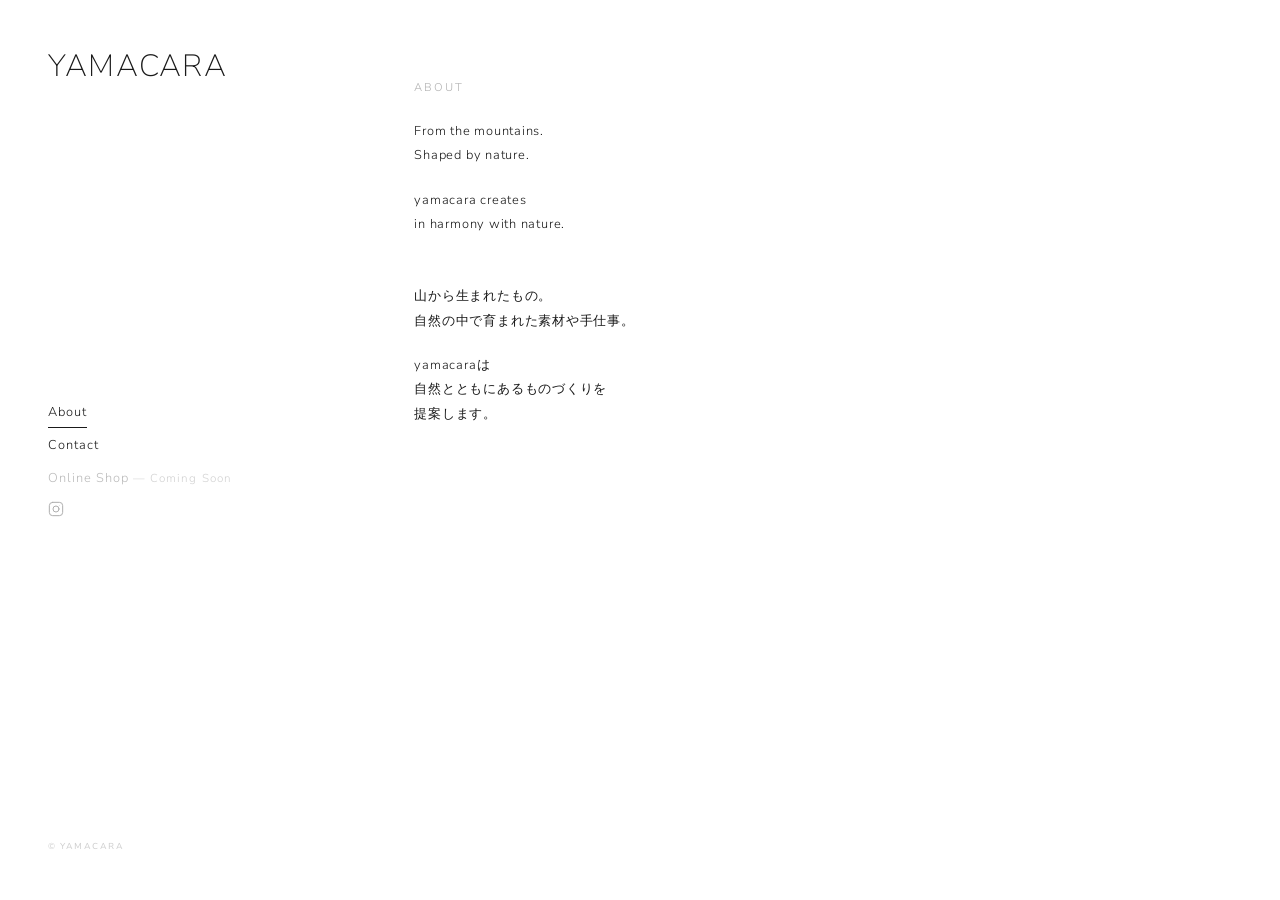
==== about/index.html @ 7ddb8502 "Add files via upload" ====
<!DOCTYPE html>
<html lang="ja">
<head>
<meta charset="UTF-8">
<meta name="viewport" content="width=device-width, initial-scale=1.0">
<title>About — YAMACARA</title>
<meta name="description" content="YAMACARA について。山から生まれ、自然とともにあるものづくりの思いと背景をご紹介します。">
<link rel="canonical" href="https://yamacara.com/about/">
<link rel="icon" href="/favicon.svg" type="image/svg+xml">
<meta property="og:type" content="website">
<meta property="og:site_name" content="YAMACARA">
<meta property="og:title" content="About — YAMACARA">
<meta property="og:description" content="YAMACARA について。山から生まれ、自然とともにあるものづくりの思いと背景をご紹介します。">
<meta property="og:url" content="https://yamacara.com/about/">
<meta property="og:image" content="https://yamacara.com/images/top01.JPG">
<meta property="og:locale" content="ja_JP">
<meta name="twitter:card" content="summary_large_image">
<meta name="twitter:title" content="About — YAMACARA">
<meta name="twitter:description" content="YAMACARA について。山から生まれ、自然とともにあるものづくりの思いと背景をご紹介します。">
<meta name="twitter:image" content="https://yamacara.com/images/top01.JPG">
<link rel="preconnect" href="https://fonts.googleapis.com">
<link href="https://fonts.googleapis.com/css2?family=Nunito+Sans:ital,wght@0,200;0,300;0,400;1,200;1,300&display=swap" rel="stylesheet">
<link rel="stylesheet" href="../style.css">
</head>
<body>

<div class="layout">

  <!-- LEFT -->
  <div class="layout-left">
    <span class="brand-name"><a href="../" class="brand-link">Yamacara</a></span>
    <button class="hamburger" aria-label="メニュー">
      <span></span><span></span><span></span>
    </button>

    <nav class="main-nav">
      <a href="../" class="nav-home-mobile">Home</a>
      <a href="../about/" class="nav-current">About</a>
      <a href="../contact/">Contact</a>
      <span class="nav-disabled">Online Shop<small> — Coming Soon</small></span>
      <a href="https://www.instagram.com/" target="_blank" rel="noopener" class="nav-instagram" aria-label="Instagram">
        <svg xmlns="http://www.w3.org/2000/svg" viewBox="0 0 24 24" width="16" height="16" fill="none" stroke="currentColor" stroke-width="1.5" stroke-linecap="round" stroke-linejoin="round">
          <rect x="2" y="2" width="20" height="20" rx="5" ry="5"/>
          <circle cx="12" cy="12" r="4.5"/>
          <circle cx="17.5" cy="6.5" r="0.5" fill="currentColor" stroke="none"/>
        </svg>
      </a>
    </nav>

    <p class="brand-copy">© YAMACARA</p>
  </div>

  <!-- RIGHT -->
  <div class="layout-right about-right">
    <div class="about-text">
      <h1 class="about-title">About</h1>
      <div class="about-group">
        <p>From the mountains.<br>Shaped by nature.</p>
        <p>yamacara creates<br>in harmony with nature.</p>
      </div>
      <div class="about-group about-group--ja">
        <p>山から生まれたもの。<br>自然の中で育まれた素材や手仕事。</p>
        <p>yamacaraは<br>自然とともにあるものづくりを<br>提案します。</p>
      </div>
    </div>
  </div>

</div>

<script src="../burger.js"></script>
</body>
</html>
---- style.css ----
*, *::before, *::after { box-sizing: border-box; margin: 0; padding: 0; }

:root {
  --ink: #1a1a1a;
  --muted: rgba(26,26,26,0.35);
  --border: rgba(26,26,26,0.1);
}

html, body {
  height: 100%;
  font-family: 'Nunito Sans', sans-serif;
  background: #fff;
  color: var(--ink);
  overflow: hidden;
}

/* ── LAYOUT ── */
.layout {
  display: grid;
  grid-template-columns: 28fr 72fr;
  height: 100vh;
}

/* ── LEFT ── */

.layout-left {
  display: flex;
  flex-direction: column;
  justify-content: space-between;
  padding: 52px 32px 48px 48px;
  border-right: none;
}

.brand-name {
  font-size: clamp(1.6rem, 2.4vw, 3.2rem);
  font-weight: 200;
  letter-spacing: 0.04em;
  text-transform: uppercase;
  line-height: 0.92;
  color: var(--ink);
}


.main-nav {
  display: flex;
  flex-direction: column;
  gap: 2px;
}

.main-nav a {
  font-size: 0.8rem;
  font-weight: 300;
  letter-spacing: 0.08em;
  color: var(--ink);
  text-decoration: none;
  padding: 6px 0;
  border-bottom: 1px solid transparent;
  transition: border-color 0.25s;
  width: fit-content;
}

.main-nav a:hover {
  border-bottom-color: var(--ink);
}

.nav-disabled {
  font-size: 0.8rem;
  font-weight: 300;
  letter-spacing: 0.08em;
  color: rgba(26,26,26,0.3);
  padding: 6px 0;
  cursor: default;
  display: block;
}

.nav-disabled small {
  font-size: 0.72rem;
  color: rgba(26,26,26,0.2);
}

.nav-instagram {
  display: inline-flex;
  align-items: center;
  padding: 6px 0;
  color: var(--ink);
  opacity: 0.35;
  transition: opacity 0.25s;
}

.nav-instagram:hover {
  opacity: 1;
}

.brand-link {
  color: var(--ink);
  text-decoration: none;
}

.nav-current {
  border-bottom-color: var(--ink) !important;
}

.nav-home-mobile {
  display: none;
}

.brand-copy {
  font-size: 0.54rem;
  letter-spacing: 0.18em;
  color: rgba(26,26,26,0.22);
}

/* ── RIGHT ── */
.layout-right {
  display: flex;
  flex-direction: column;
  gap: 12px;
  padding: 80px 160px 80px 56px;
}

.photo-wrap {
  position: relative;
  flex: 1;
  overflow: visible;
  clip-path: inset(0 -160px 0 0);
  cursor: grab;
  user-select: none;
}

.photo-wrap.is-dragging { cursor: grabbing; }

.photo-track {
  display: flex;
  height: 100%;
  gap: 16px;
  will-change: transform;
}

.photo-slide {
  flex: 0 0 100%;
  background-size: cover;
  background-position: center;
}


/* ── ABOUT ── */
.about-right {
  justify-content: flex-start;
  align-items: flex-start;
  padding-right: 80px;
}

.about-text {
  display: flex;
  flex-direction: column;
  gap: 48px;
  text-align: left;
  width: 100%;
}

.about-title {
  font-size: 0.7rem;
  font-weight: 300;
  letter-spacing: 0.18em;
  text-transform: uppercase;
  color: var(--muted);
  margin-bottom: -24px;
}

.about-group {
  display: flex;
  flex-direction: column;
  gap: 20px;
  font-size: 0.8rem;
  font-weight: 300;
  letter-spacing: 0.06em;
  line-height: 1.9;
  color: var(--ink);
}

.about-group--ja {
  color: var(--ink);
}

/* ── CONTACT ── */
.contact-form {
  display: flex;
  flex-direction: column;
  gap: 32px;
  width: 50%;
}

.form-field {
  display: flex;
  flex-direction: column;
  gap: 10px;
}

.form-field label {
  font-size: 0.62rem;
  font-weight: 300;
  letter-spacing: 0.16em;
  text-transform: uppercase;
  color: var(--muted);
}

.form-field input,
.form-field textarea {
  border: none;
  border-bottom: 1px solid var(--border);
  padding: 8px 0;
  font-family: inherit;
  font-size: 0.8rem;
  font-weight: 300;
  color: var(--ink);
  background: transparent;
  outline: none;
  resize: none;
  transition: border-color 0.25s;
  width: 100%;
}

.form-field input:focus,
.form-field textarea:focus {
  border-bottom-color: var(--ink);
}

.form-submit {
  align-self: flex-start;
  background: none;
  border: none;
  border-bottom: 1px solid var(--ink);
  padding: 4px 0;
  font-family: inherit;
  font-size: 0.8rem;
  font-weight: 300;
  letter-spacing: 0.08em;
  color: var(--ink);
  cursor: pointer;
  transition: opacity 0.25s;
}

.form-submit:hover { opacity: 0.4; }

/* hamburger — desktop では非表示 */
.hamburger { display: none; }

/* ── MOBILE ── */
@media (max-width: 768px) {
  html, body { overflow: hidden; }

  .hamburger {
    display: flex;
    flex-direction: column;
    gap: 5px;
    background: none;
    border: none;
    cursor: pointer;
    padding: 4px;
    flex-shrink: 0;
  }

  .hamburger span {
    display: block;
    width: 22px;
    height: 1px;
    background: var(--ink);
    transition: transform 0.3s ease, opacity 0.3s ease;
  }

  /* X 変形 */
  body.menu-open .hamburger span:nth-child(1) { transform: translateY(6px) rotate(45deg); }
  body.menu-open .hamburger span:nth-child(2) { opacity: 0; }
  body.menu-open .hamburger span:nth-child(3) { transform: translateY(-6px) rotate(-45deg); }

  .layout {
    grid-template-columns: 1fr;
    height: 100vh;
    padding-top: 60px;
  }

  /* 固定ヘッダー（閉じた状態） */
  .layout-left {
    position: fixed;
    top: 0; left: 0; right: 0;
    z-index: 200;
    flex-direction: row;
    align-items: center;
    justify-content: space-between;
    padding: 0 28px;
    height: 60px;
    background: #fff;
    border-right: none;
    gap: 0;
  }

  .brand-name {
    font-size: clamp(1rem, 4vw, 1.4rem);
    line-height: 60px;
    transform: translateY(2px);
  }

  .layout-left .main-nav { display: none; }

  /* コピーライトは常時表示 — 画面下部に固定 */
  .layout-left .brand-copy {
    position: fixed;
    bottom: 24px;
    left: 28px;
    z-index: 150;
  }

  /* フルスクリーンオーバーレイ（開いた状態） */
  body.menu-open .layout-left {
    inset: 0;
    flex-direction: column;
    align-items: flex-start;
    justify-content: flex-start;
    gap: 24px;
    height: auto;
    padding: 0 28px 40px;
  }

  /* ロゴを閉じた状態と同じ高さ・位置に固定 */
  body.menu-open .brand-name {
    height: 60px;
    line-height: 60px;
    display: block;
  }

  /* 閉じるボタン（X）をヘッダーと同じ右上に配置 */
  body.menu-open .hamburger {
    position: absolute;
    top: 24px;
    right: 28px;
  }

  body.menu-open .layout-left .main-nav {
    display: flex;
    flex-direction: column;
    gap: 12px;
  }

  .nav-home-mobile {
    display: block;
  }

  .layout-right {
    padding: 32px 24px 88px;
    height: calc(100vh - 60px);
  }

  .photo-wrap {
    height: 100%;
    flex: 1;
    overflow: hidden;
    cursor: default;
  }

  .photo-track {
    height: 100%;
  }

  .photo-slide {
    flex: 0 0 100%;
    height: 100%;
  }

  .contact-form { width: 100%; }
}
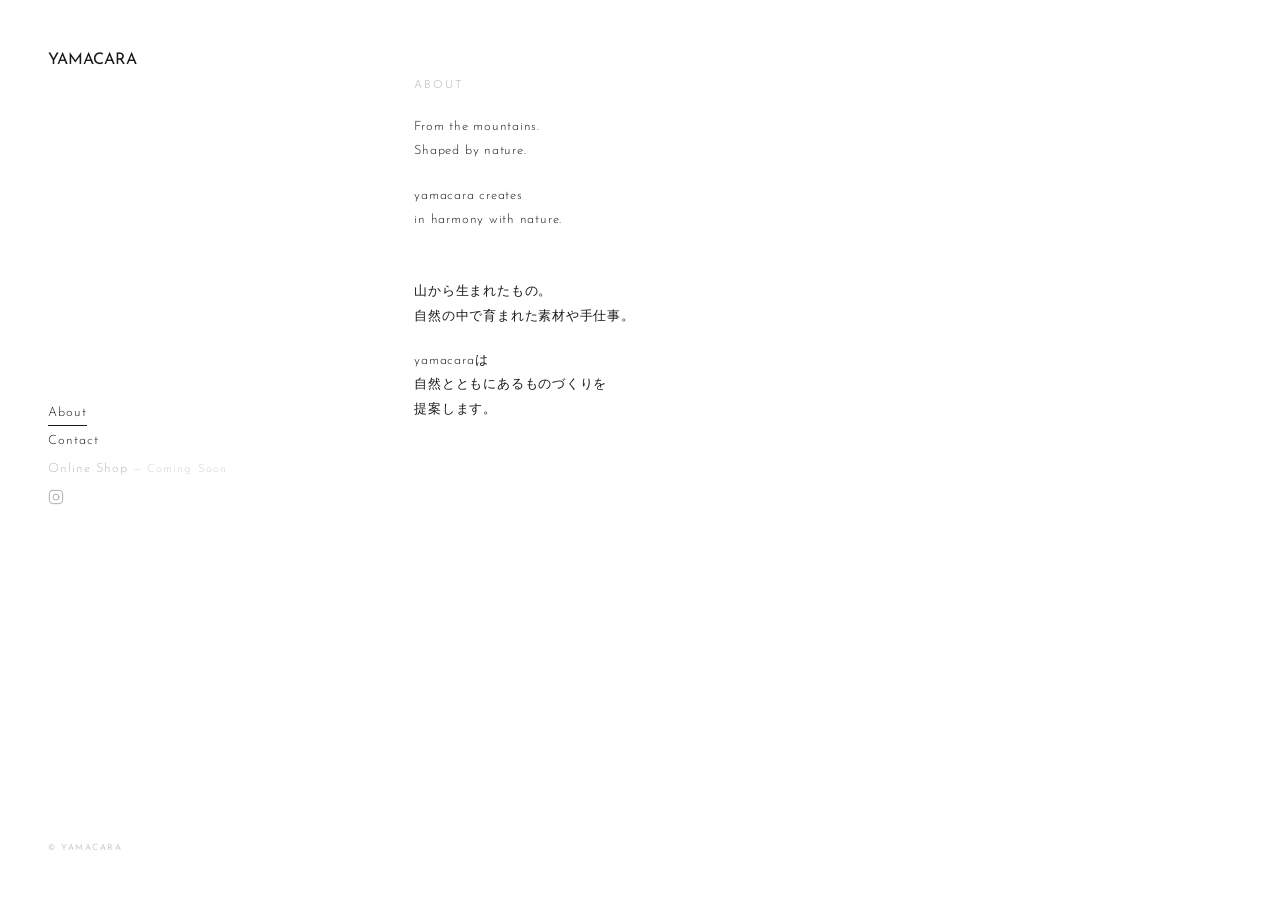
==== commit 563650cd: "Add files via upload" ====
--- a/about/index.html
+++ b/about/index.html
@@ -12,15 +12,29 @@
 <meta property="og:title" content="About — YAMACARA">
 <meta property="og:description" content="YAMACARA について。山から生まれ、自然とともにあるものづくりの思いと背景をご紹介します。">
 <meta property="og:url" content="https://yamacara.com/about/">
-<meta property="og:image" content="https://yamacara.com/images/top01.JPG">
+<meta property="og:image" content="https://yamacara.com/images/top01.webp">
 <meta property="og:locale" content="ja_JP">
 <meta name="twitter:card" content="summary_large_image">
 <meta name="twitter:title" content="About — YAMACARA">
 <meta name="twitter:description" content="YAMACARA について。山から生まれ、自然とともにあるものづくりの思いと背景をご紹介します。">
-<meta name="twitter:image" content="https://yamacara.com/images/top01.JPG">
+<meta name="twitter:image" content="https://yamacara.com/images/top01.webp">
 <link rel="preconnect" href="https://fonts.googleapis.com">
-<link href="https://fonts.googleapis.com/css2?family=Nunito+Sans:ital,wght@0,200;0,300;0,400;1,200;1,300&display=swap" rel="stylesheet">
+<link href="https://fonts.googleapis.com/css2?family=Josefin+Sans:wght@100;200;300&display=swap" rel="stylesheet">
 <link rel="stylesheet" href="../style.css">
+<script type="application/ld+json">
+{
+  "@context": "https://schema.org",
+  "@type": "AboutPage",
+  "name": "About — YAMACARA",
+  "url": "https://yamacara.com/about/",
+  "description": "YAMACARA について。山から生まれ、自然とともにあるものづくりの思いと背景をご紹介します。",
+  "publisher": {
+    "@type": "Organization",
+    "name": "YAMACARA",
+    "url": "https://yamacara.com/"
+  }
+}
+</script>
 </head>
 <body>
 
@@ -28,7 +42,7 @@
 
   <!-- LEFT -->
   <div class="layout-left">
-    <span class="brand-name"><a href="../" class="brand-link">Yamacara</a></span>
+    <a href="../" class="brand-name brand-link">Yamacara</a>
     <button class="hamburger" aria-label="メニュー">
       <span></span><span></span><span></span>
     </button>
--- a/style.css
+++ b/style.css
@@ -8,7 +8,7 @@
 
 html, body {
   height: 100%;
-  font-family: 'Nunito Sans', sans-serif;
+  font-family: 'Josefin Sans', sans-serif;
   background: #fff;
   color: var(--ink);
   overflow: hidden;
@@ -34,7 +34,7 @@
 .brand-name {
   font-size: clamp(1.6rem, 2.4vw, 3.2rem);
   font-weight: 200;
-  letter-spacing: 0.04em;
+  letter-spacing: 0.28em;
   text-transform: uppercase;
   line-height: 0.92;
   color: var(--ink);
@@ -94,6 +94,8 @@
 .brand-link {
   color: var(--ink);
   text-decoration: none;
+  font: inherit;
+  letter-spacing: inherit;
 }
 
 .nav-current {
@@ -140,6 +142,7 @@
   flex: 0 0 100%;
   background-size: cover;
   background-position: center;
+  transform: translateZ(0);
 }
 
 
@@ -275,7 +278,7 @@
 
   .layout {
     grid-template-columns: 1fr;
-    height: 100vh;
+    height: 100dvh;
     padding-top: 60px;
   }
 
@@ -347,7 +350,7 @@
 
   .layout-right {
     padding: 32px 24px 88px;
-    height: calc(100vh - 60px);
+    height: calc(100dvh - 60px);
   }
 
   .photo-wrap {
@@ -355,6 +358,7 @@
     flex: 1;
     overflow: hidden;
     cursor: default;
+    touch-action: pan-x;
   }
 
   .photo-track {
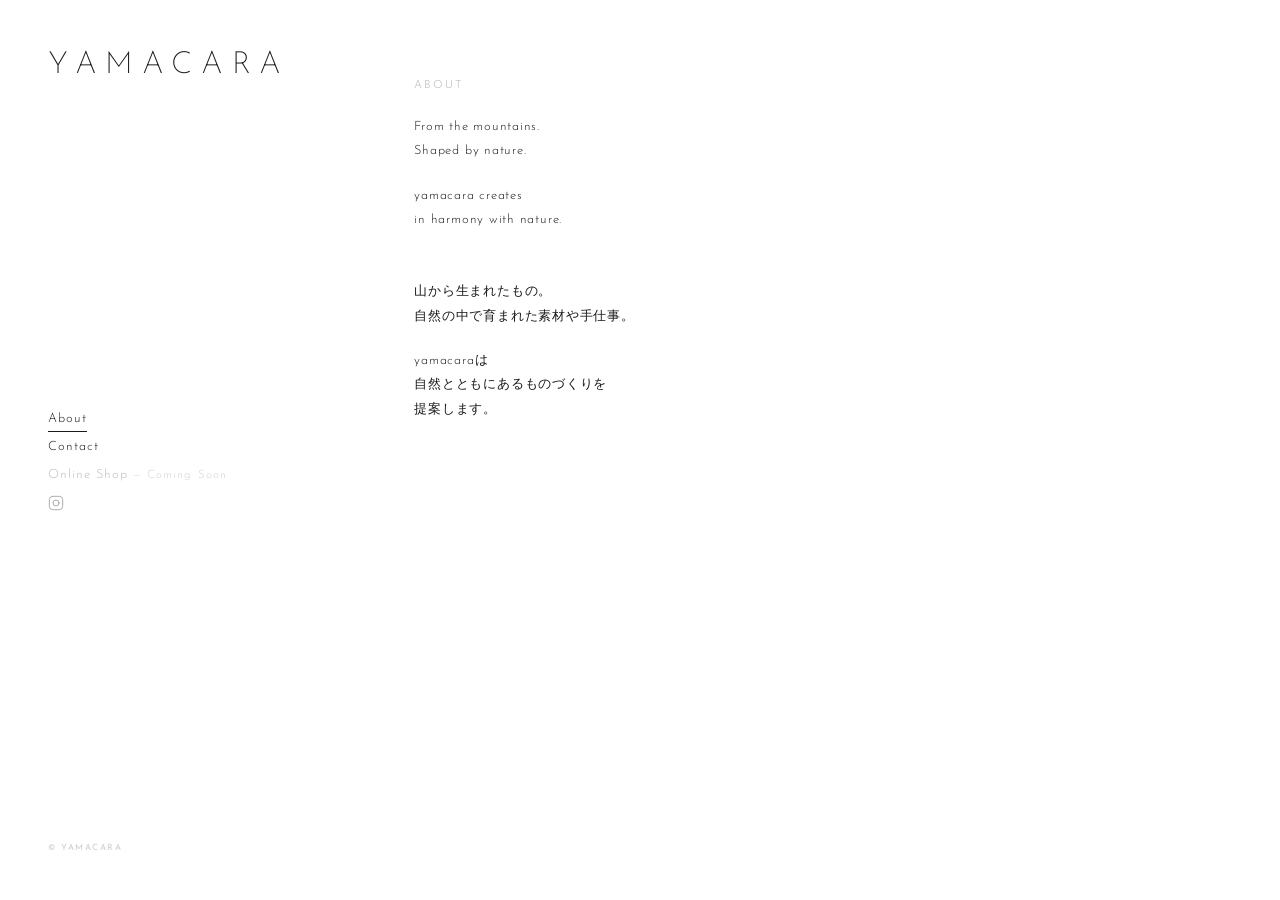
==== commit 56981be6: "Add files via upload" ====
--- a/about/index.html
+++ b/about/index.html
@@ -52,7 +52,7 @@
       <a href="../about/" class="nav-current">About</a>
       <a href="../contact/">Contact</a>
       <span class="nav-disabled">Online Shop<small> — Coming Soon</small></span>
-      <a href="https://www.instagram.com/" target="_blank" rel="noopener" class="nav-instagram" aria-label="Instagram">
+      <a href="https://www.instagram.com/yamacara_offical/" target="_blank" rel="noopener" class="nav-instagram" aria-label="Instagram">
         <svg xmlns="http://www.w3.org/2000/svg" viewBox="0 0 24 24" width="16" height="16" fill="none" stroke="currentColor" stroke-width="1.5" stroke-linecap="round" stroke-linejoin="round">
           <rect x="2" y="2" width="20" height="20" rx="5" ry="5"/>
           <circle cx="12" cy="12" r="4.5"/>
--- a/style.css
+++ b/style.css
@@ -94,8 +94,12 @@
 .brand-link {
   color: var(--ink);
   text-decoration: none;
-  font: inherit;
-  letter-spacing: inherit;
+  font-family: 'Josefin Sans', sans-serif;
+  font-size: clamp(1.6rem, 2.4vw, 3.2rem);
+  font-weight: 200;
+  letter-spacing: 0.28em;
+  text-transform: uppercase;
+  line-height: 0.92;
 }
 
 .nav-current {
@@ -116,15 +120,18 @@
 .layout-right {
   display: flex;
   flex-direction: column;
+  justify-content: center;
   gap: 12px;
-  padding: 80px 160px 80px 56px;
+  padding: 80px 48px 80px 56px;
 }
 
 .photo-wrap {
   position: relative;
-  flex: 1;
+  flex: 0 0 auto;
+  width: 80vh;
+  height: 68vh;
   overflow: visible;
-  clip-path: inset(0 -160px 0 0);
+  clip-path: inset(0 -48px 0 0);
   cursor: grab;
   user-select: none;
 }
@@ -139,7 +146,8 @@
 }
 
 .photo-slide {
-  flex: 0 0 100%;
+  flex: 0 0 80vh;
+  height: 100%;
   background-size: cover;
   background-position: center;
   transform: translateZ(0);
@@ -244,6 +252,16 @@
 }
 
 .form-submit:hover { opacity: 0.4; }
+
+/* ── SLIDES ── */
+.slide-1 { background-image: url('./images/top01.webp'); }
+.slide-2 { background-image: url('./images/top02.webp'); }
+.slide-3 { background-image: url('./images/top03.webp'); }
+.slide-4 { background-image: url('./images/top04.webp'); }
+.slide-5 { background-image: url('./images/top05.webp'); }
+.slide-6 { background-image: url('./images/top06.webp'); }
+.slide-7 { background-image: url('./images/top07.webp'); }
+.slide-8 { background-image: url('./images/top08.webp'); }
 
 /* hamburger — desktop では非表示 */
 .hamburger { display: none; }
@@ -349,14 +367,17 @@
   }
 
   .layout-right {
-    padding: 32px 24px 88px;
+    padding: 24px 20px 80px;
     height: calc(100dvh - 60px);
+    justify-content: center;
   }
 
   .photo-wrap {
-    height: 100%;
-    flex: 1;
+    flex: 0 0 auto;
+    width: 100%;
+    height: 70vh;
     overflow: hidden;
+    clip-path: none;
     cursor: default;
     touch-action: pan-x;
   }
@@ -368,7 +389,18 @@
   .photo-slide {
     flex: 0 0 100%;
     height: 100%;
-  }
+    background-size: cover;
+    background-repeat: no-repeat;
+  }
+
+  .slide-1 { background-image: url('./images/top01_sp.webp'); }
+  .slide-2 { background-image: url('./images/top02_sp.webp'); }
+  .slide-3 { background-image: url('./images/top03_sp.webp'); }
+  .slide-4 { background-image: url('./images/top04_sp.webp'); }
+  .slide-5 { background-image: url('./images/top05_sp.webp'); }
+  .slide-6 { background-image: url('./images/top06_sp.webp'); }
+  .slide-7 { background-image: url('./images/top07_sp.webp'); }
+  .slide-8 { background-image: url('./images/top08_sp.webp'); }
 
   .contact-form { width: 100%; }
 }
